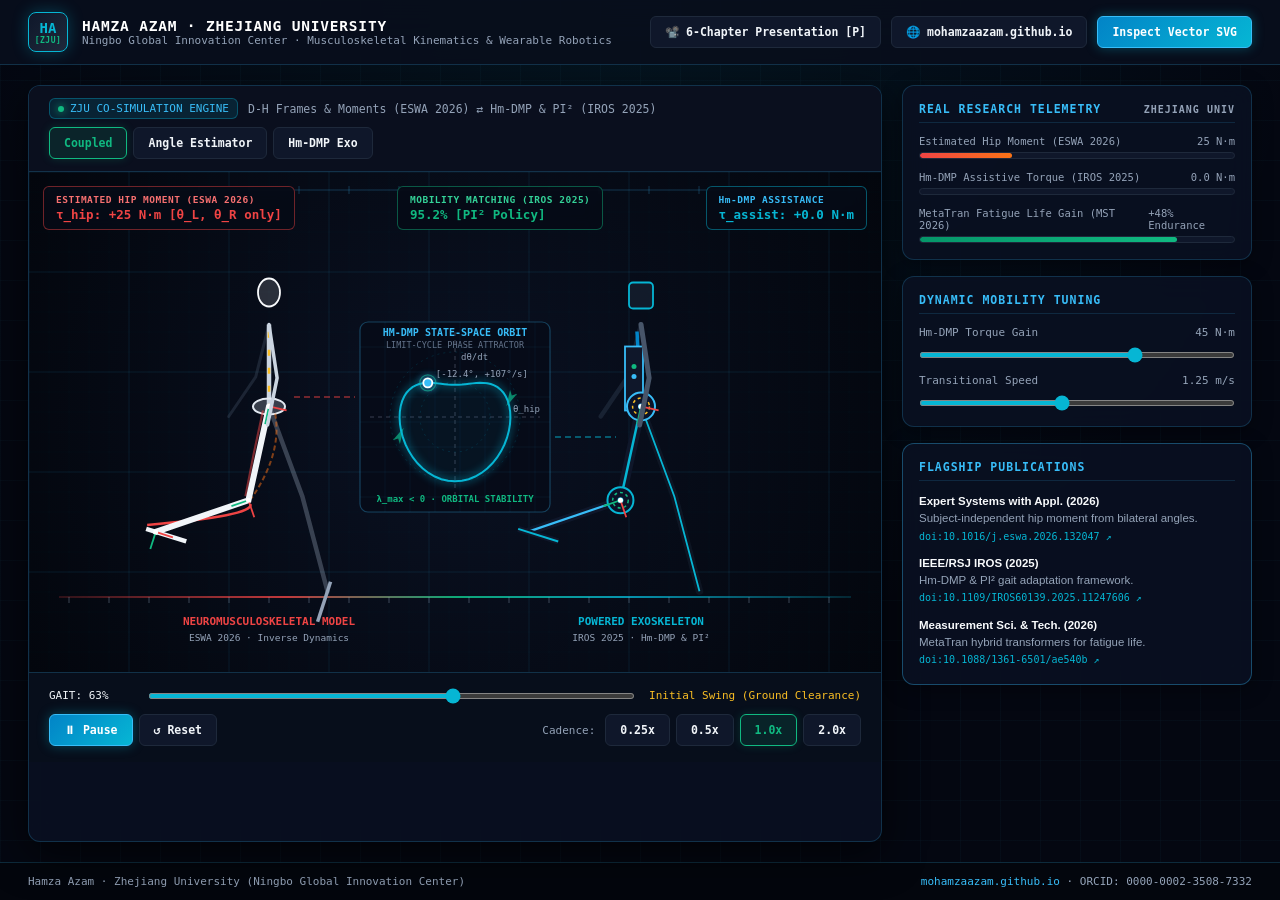
==== index.html @ 026bf5fe "Refactor code structure for improved readability and maintainability" ====
<!DOCTYPE html>
<html lang="en">
<head>
  <meta charset="UTF-8">
  <meta name="viewport" content="width=device-width, initial-scale=1.0">
  <title>Hamza Azam · Algorithmic Kinematic Wireframe &amp; Exoskeleton Control | Zhejiang University</title>
  <meta name="description" content="Precision Algorithmic Kinematic Wireframe & State-Space Geometry of Human Locomotion, Subject-Independent Hip Moment Estimation, and Hm-DMP Exoskeleton Control.">
  <link rel="stylesheet" href="src/css/kinematic-art.css">
</head>
<body>

  <!-- Top Technical Header -->
  <header>
    <div class="brand">
      <div class="brand-cad-badge">
        HA
        <span>[ZJU]</span>
      </div>
      <div class="brand-text">
        <h1>HAMZA AZAM · ZHEJIANG UNIVERSITY</h1>
        <p>Ningbo Global Innovation Center · Musculoskeletal Kinematics &amp; Wearable Robotics</p>
      </div>
    </div>
    <div class="header-actions">
      <button class="btn" id="btn-slide-deck" title="Open Presentation Deck [P]">
        <span>📽️ 6-Chapter Presentation [P]</span>
      </button>
      <a href="https://mohamzaazam.github.io" target="_blank" class="btn">
        <span>🌐 mohamzaazam.github.io</span>
      </a>
      <a href="./assets/algorithmic-locomotion.svg" target="_blank" class="btn primary">
        <span>Inspect Vector SVG</span>
      </a>
    </div>
  </header>

  <!-- Main Viewport Grid -->
  <main>
    <!-- Visualizer Card -->
    <div class="visualizer-card">
      <div class="vis-header">
        <div style="display: flex; align-items: center; gap: 10px;">
          <span class="status-badge"><span class="status-dot"></span> ZJU CO-SIMULATION ENGINE</span>
          <span style="font-size: 11.5px; color: var(--text-muted); font-family: var(--font-mono);">
            D-H Frames &amp; Moments (ESWA 2026) ⇄ Hm-DMP &amp; PI² (IROS 2025)
          </span>
        </div>
        <div class="btn-group">
          <button class="btn active" id="mode-both">Coupled</button>
          <button class="btn" id="mode-bio">Angle Estimator</button>
          <button class="btn" id="mode-exo">Hm-DMP Exo</button>
        </div>
      </div>

      <!-- Canvas Viewport -->
      <div class="canvas-container">
        <canvas id="simCanvas" width="920" height="500"></canvas>
        <div class="canvas-hud">
          <div class="hud-box bio">
            <div class="hud-label" style="color: #f87171;">ESTIMATED HIP MOMENT (ESWA 2026)</div>
            <div class="hud-val" id="hud-bio-val" style="color: #ef4444;">τ_hip: +78 N·m [θ_L, θ_R only]</div>
          </div>
          <div class="hud-box meta">
            <div class="hud-label" style="color: #34d399;">MOBILITY MATCHING (IROS 2025)</div>
            <div class="hud-val" id="hud-meta-val" style="color: #10b981;">98.4% [PI² Policy]</div>
          </div>
          <div class="hud-box exo">
            <div class="hud-label" style="color: #38bdf8;">Hm-DMP ASSISTANCE</div>
            <div class="hud-val" id="hud-exo-val" style="color: #06b6d4;">τ_assist: +42 N·m</div>
          </div>
        </div>
      </div>

      <!-- Interactive Controls Panel -->
      <div class="controls-panel">
        <div class="scrubber-row">
          <span style="font-family: var(--font-mono); font-size: 11px; width: 85px;" id="gait-phase-label">GAIT: 0%</span>
          <input type="range" id="gait-slider" class="scrubber-slider" min="0" max="100" value="0" step="0.5">
          <span style="font-family: var(--font-mono); font-size: 11px; color: var(--accent-gold);" id="gait-event-label">Heel Strike (Initial Contact)</span>
        </div>

        <div class="control-buttons-row">
          <div class="btn-group">
            <button class="btn primary" id="btn-play-pause">⏸ Pause</button>
            <button class="btn" id="btn-reset">↺ Reset</button>
          </div>

          <div class="btn-group">
            <span style="font-size: 11px; color: var(--text-muted); font-family: var(--font-mono); margin-right: 4px;">Cadence:</span>
            <button class="btn" id="spd-025">0.25x</button>
            <button class="btn" id="spd-05">0.5x</button>
            <button class="btn active" id="spd-1">1.0x</button>
            <button class="btn" id="spd-2">2.0x</button>
          </div>
        </div>
      </div>
    </div>

    <!-- Sidebar Telemetry -->
    <div class="sidebar">
      <div class="card">
        <div class="card-title">
          <span>Real Research Telemetry</span>
          <span style="font-size: 10px; color: var(--text-muted);">Zhejiang Univ</span>
        </div>

        <div class="telemetry-item">
          <div class="telemetry-label">
            <span>Estimated Hip Moment (ESWA 2026)</span>
            <span id="tel-bio-force">78 N·m</span>
          </div>
          <div class="bar-bg"><div class="bar-fill bar-bio" id="bar-bio" style="width: 78%;"></div></div>
        </div>

        <div class="telemetry-item">
          <div class="telemetry-label">
            <span>Hm-DMP Assistive Torque (IROS 2025)</span>
            <span id="tel-exo-torque">42.0 N·m</span>
          </div>
          <div class="bar-bg"><div class="bar-fill bar-exo" id="bar-exo" style="width: 70%;"></div></div>
        </div>

        <div class="telemetry-item">
          <div class="telemetry-label">
            <span>MetaTran Fatigue Life Gain (MST 2026)</span>
            <span id="tel-meta-rate">+48% Endurance</span>
          </div>
          <div class="bar-bg"><div class="bar-fill bar-meta" id="bar-meta" style="width: 82%;"></div></div>
        </div>
      </div>

      <div class="card">
        <div class="card-title">Dynamic Mobility Tuning</div>
        <div class="slider-group">
          <div class="slider-item">
            <label>
              <span>Hm-DMP Torque Gain</span>
              <span id="val-torque-gain">45 N·m</span>
            </label>
            <input type="range" id="input-torque-gain" class="scrubber-slider" min="0" max="65" value="45" style="width: 100%;">
          </div>

          <div class="slider-item">
            <label>
              <span>Transitional Speed</span>
              <span id="val-walk-speed">1.25 m/s</span>
            </label>
            <input type="range" id="input-walk-speed" class="scrubber-slider" min="0.8" max="1.8" value="1.25" step="0.05" style="width: 100%;">
          </div>
        </div>
      </div>

      <div class="card" style="border-color: rgba(56, 189, 248, 0.35);">
        <div class="card-title" style="color: #38bdf8;">Flagship Publications</div>
        <div style="font-size: 11.5px; line-height: 1.5; color: #cbd5e1; display: flex; flex-direction: column; gap: 10px;">
          <div>
            <strong style="color: #f8fafc;">Expert Systems with Appl. (2026)</strong><br>
            <span style="color: var(--text-muted);">Subject-independent hip moment from bilateral angles.</span><br>
            <a href="https://doi.org/10.1016/j.eswa.2026.132047" target="_blank" style="color: var(--exo-cyan); text-decoration: none; font-family: var(--font-mono); font-size: 10px;">doi:10.1016/j.eswa.2026.132047 ↗</a>
          </div>
          <div>
            <strong style="color: #f8fafc;">IEEE/RSJ IROS (2025)</strong><br>
            <span style="color: var(--text-muted);">Hm-DMP &amp; PI² gait adaptation framework.</span><br>
            <a href="https://doi.org/10.1109/IROS60139.2025.11247606" target="_blank" style="color: var(--exo-cyan); text-decoration: none; font-family: var(--font-mono); font-size: 10px;">doi:10.1109/IROS60139.2025.11247606 ↗</a>
          </div>
          <div>
            <strong style="color: #f8fafc;">Measurement Sci. &amp; Tech. (2026)</strong><br>
            <span style="color: var(--text-muted);">MetaTran hybrid transformers for fatigue life.</span><br>
            <a href="https://doi.org/10.1088/1361-6501/ae540b" target="_blank" style="color: var(--exo-cyan); text-decoration: none; font-family: var(--font-mono); font-size: 10px;">doi:10.1088/1361-6501/ae540b ↗</a>
          </div>
        </div>
      </div>
    </div>
  </main>

  <!-- Slide Deck Modal -->
  <div class="slide-modal" id="slide-modal">
    <div class="slide-content">
      <div class="slide-num" id="slide-number">CHAPTER 01 / 06</div>
      <div class="slide-body" id="slide-body"></div>
      <div class="slide-footer">
        <button class="btn" id="btn-prev-slide">◀ Previous</button>
        <div style="font-family: var(--font-mono); font-size: 11.5px; color: var(--text-muted);">
          Navigate with [Arrow Keys] · Exit with [Esc]
        </div>
        <div style="display: flex; gap: 8px;">
          <button class="btn primary" id="btn-next-slide">Next ▶</button>
          <button class="btn" id="btn-close-slide">✕ Close</button>
        </div>
      </div>
    </div>
  </div>

  <!-- Footer -->
  <footer>
    <div>Hamza Azam · Zhejiang University (Ningbo Global Innovation Center)</div>
    <div>
      <a href="https://mohamzaazam.github.io" target="_blank" style="color: var(--exo-blue); text-decoration: none;">mohamzaazam.github.io</a> · 
      ORCID: <a href="https://orcid.org/0000-0002-3508-7332" target="_blank" style="color: var(--text-muted); text-decoration: none;">0000-0002-3508-7332</a>
    </div>
  </footer>

  <!-- Modular Scripts -->
  <script src="src/js/kinematics.js"></script>
  <script src="src/js/state-space.js"></script>
  <script src="src/js/renderer.js"></script>
  <script src="src/js/main.js"></script>
</body>
</html>
---- src/css/kinematic-art.css ----
:root {
  --bg-primary: #040711;
  --bg-secondary: #080d1a;
  --panel-bg: rgba(10, 17, 34, 0.88);
  --border-color: rgba(56, 189, 248, 0.2);
  --border-bright: rgba(56, 189, 248, 0.45);
  
  --bio-red: #ef4444;
  --bio-orange: #f97316;
  --exo-cyan: #06b6d4;
  --exo-blue: #38bdf8;
  --accent-green: #10b981;
  --accent-gold: #fbbf24;
  
  --text-main: #f1f5f9;
  --text-muted: #94a3b8;
  --text-dim: #64748b;
  
  --font-mono: 'JetBrains Mono', 'Fira Code', 'SF Mono', Consolas, monospace;
  --font-sans: -apple-system, BlinkMacSystemFont, 'Segoe UI', Roboto, sans-serif;
}

* {
  box-sizing: border-box;
  margin: 0;
  padding: 0;
}

body {
  font-family: var(--font-sans);
  background-color: var(--bg-primary);
  background-image: 
    radial-gradient(circle at 50% 0%, rgba(6, 182, 212, 0.08) 0%, transparent 60%),
    linear-gradient(rgba(56, 189, 248, 0.03) 1px, transparent 1px),
    linear-gradient(90deg, rgba(56, 189, 248, 0.03) 1px, transparent 1px);
  background-size: 100% 100%, 40px 40px, 40px 40px;
  color: var(--text-main);
  overflow-x: hidden;
  min-height: 100vh;
  display: flex;
  flex-direction: column;
}

/* Header Bar */
header {
  background: rgba(8, 14, 28, 0.94);
  backdrop-filter: blur(16px);
  border-bottom: 1px solid var(--border-color);
  padding: 12px 28px;
  display: flex;
  justify-content: space-between;
  align-items: center;
  position: sticky;
  top: 0;
  z-index: 100;
}

.brand {
  display: flex;
  align-items: center;
  gap: 14px;
}

.brand-cad-badge {
  width: 40px;
  height: 40px;
  border-radius: 8px;
  background: linear-gradient(135deg, #0f172a, #1e293b);
  border: 1px solid var(--exo-cyan);
  display: flex;
  flex-direction: column;
  align-items: center;
  justify-content: center;
  font-family: var(--font-mono);
  font-weight: 800;
  font-size: 14px;
  color: var(--exo-cyan);
  box-shadow: 0 0 16px rgba(6, 182, 212, 0.3);
}
.brand-cad-badge span {
  font-size: 8px;
  color: var(--accent-green);
  letter-spacing: 0.5px;
}

.brand-text h1 {
  font-size: 14.5px;
  letter-spacing: 0.8px;
  font-weight: 700;
  font-family: var(--font-mono);
  color: #ffffff;
}

.brand-text p {
  font-size: 11px;
  color: var(--text-muted);
  font-family: var(--font-mono);
}

.header-actions {
  display: flex;
  gap: 10px;
}

/* Button Styles */
.btn {
  background: #0f172a;
  color: var(--text-main);
  border: 1px solid #1e293b;
  padding: 8px 14px;
  border-radius: 6px;
  font-size: 11.5px;
  font-weight: 600;
  font-family: var(--font-mono);
  cursor: pointer;
  display: flex;
  align-items: center;
  gap: 6px;
  transition: all 0.2s ease;
  text-decoration: none;
}
.btn:hover {
  background: #1e293b;
  border-color: var(--border-bright);
}
.btn.primary {
  background: linear-gradient(135deg, #0284c7, #06b6d4);
  border: 1px solid #38bdf8;
  box-shadow: 0 0 12px rgba(6, 182, 212, 0.35);
  color: #ffffff;
}
.btn.primary:hover {
  box-shadow: 0 0 20px rgba(6, 182, 212, 0.6);
}
.btn.active {
  border-color: var(--accent-green);
  color: var(--accent-green);
  background: rgba(16, 185, 129, 0.12);
  box-shadow: 0 0 10px rgba(16, 185, 129, 0.2);
}

/* Main Grid Layout */
main {
  display: grid;
  grid-template-columns: 1fr 350px;
  gap: 20px;
  padding: 20px 28px;
  flex: 1;
}

@media (max-width: 1100px) {
  main {
    grid-template-columns: 1fr;
  }
}

/* Visualizer Card */
.visualizer-card {
  background: var(--panel-bg);
  backdrop-filter: blur(14px);
  border: 1px solid var(--border-color);
  border-radius: 12px;
  overflow: hidden;
  display: flex;
  flex-direction: column;
  box-shadow: 0 12px 40px rgba(0, 0, 0, 0.65);
}

.vis-header {
  padding: 12px 20px;
  border-bottom: 1px solid var(--border-color);
  display: flex;
  justify-content: space-between;
  align-items: center;
  background: rgba(10, 16, 31, 0.9);
  flex-wrap: wrap;
  gap: 8px;
}

.status-badge {
  display: inline-flex;
  align-items: center;
  gap: 6px;
  font-size: 11px;
  font-family: var(--font-mono);
  padding: 3px 8px;
  border-radius: 6px;
  background: rgba(6, 182, 212, 0.12);
  border: 1px solid rgba(6, 182, 212, 0.35);
  color: var(--exo-blue);
}

.status-dot {
  width: 6px;
  height: 6px;
  border-radius: 50%;
  background: var(--accent-green);
  box-shadow: 0 0 8px var(--accent-green);
  animation: pulse 1.6s infinite;
}

@keyframes pulse {
  0%, 100% { opacity: 1; transform: scale(1); }
  50% { opacity: 0.3; transform: scale(0.75); }
}

/* Canvas Container & Reticle Overlays */
.canvas-container {
  position: relative;
  width: 100%;
  height: 500px;
  background: radial-gradient(circle at center, #0a1122 0%, #03060d 100%);
  display: flex;
  justify-content: center;
  align-items: center;
  overflow: hidden;
}

canvas {
  display: block;
  width: 100%;
  height: 100%;
}

/* Clean Algorithmic HUD Overlay */
.canvas-hud {
  position: absolute;
  top: 14px;
  left: 14px;
  right: 14px;
  display: flex;
  justify-content: space-between;
  pointer-events: none;
  gap: 10px;
}

.hud-box {
  background: rgba(6, 11, 22, 0.88);
  border: 1px solid var(--border-color);
  border-radius: 6px;
  padding: 7px 12px;
  font-family: var(--font-mono);
  font-size: 10.5px;
  backdrop-filter: blur(8px);
}
.hud-box.bio { border-color: rgba(239, 68, 68, 0.45); }
.hud-box.meta { border-color: rgba(16, 185, 129, 0.45); }
.hud-box.exo { border-color: rgba(6, 182, 212, 0.45); }

.hud-label {
  font-size: 9.5px;
  font-weight: 700;
  letter-spacing: 0.5px;
}
.hud-val {
  font-weight: 800;
  font-size: 12.5px;
  margin-top: 2px;
}

/* Bottom Controls Bar */
.controls-panel {
  padding: 16px 20px;
  border-top: 1px solid var(--border-color);
  background: rgba(8, 14, 28, 0.95);
  display: flex;
  flex-direction: column;
  gap: 12px;
}

.scrubber-row {
  display: flex;
  align-items: center;
  gap: 14px;
}

.scrubber-slider {
  flex: 1;
  accent-color: var(--exo-cyan);
  height: 6px;
  cursor: pointer;
  background: #1e293b;
  border-radius: 3px;
}

.control-buttons-row {
  display: flex;
  justify-content: space-between;
  align-items: center;
  flex-wrap: wrap;
  gap: 10px;
}

.btn-group {
  display: flex;
  gap: 6px;
  align-items: center;
}

/* Sidebar Telemetry & Tuning */
.sidebar {
  display: flex;
  flex-direction: column;
  gap: 16px;
}

.card {
  background: var(--panel-bg);
  backdrop-filter: blur(14px);
  border: 1px solid var(--border-color);
  border-radius: 12px;
  padding: 16px;
  box-shadow: 0 4px 20px rgba(0,0,0,0.4);
}

.card-title {
  font-size: 11.5px;
  font-weight: 700;
  font-family: var(--font-mono);
  letter-spacing: 1px;
  text-transform: uppercase;
  color: var(--exo-blue);
  margin-bottom: 12px;
  display: flex;
  justify-content: space-between;
  align-items: center;
  border-bottom: 1px solid rgba(56, 189, 248, 0.15);
  padding-bottom: 6px;
}

.telemetry-item {
  margin-bottom: 12px;
}
.telemetry-item:last-child { margin-bottom: 0; }

.telemetry-label {
  font-size: 10.5px;
  color: var(--text-muted);
  display: flex;
  justify-content: space-between;
  margin-bottom: 5px;
  font-family: var(--font-mono);
}

.bar-bg {
  height: 7px;
  background: #0f172a;
  border: 1px solid #1e293b;
  border-radius: 4px;
  overflow: hidden;
}

.bar-fill {
  height: 100%;
  border-radius: 3px;
  transition: width 0.1s linear;
}
.bar-bio { background: linear-gradient(90deg, #ef4444, #f97316); }
.bar-exo { background: linear-gradient(90deg, #0284c7, #06b6d4); }
.bar-meta { background: linear-gradient(90deg, #059669, #10b981); }

/* Interactive Tuning Sliders */
.slider-group {
  display: flex;
  flex-direction: column;
  gap: 12px;
}
.slider-item label {
  display: flex;
  justify-content: space-between;
  font-size: 11px;
  color: var(--text-muted);
  margin-bottom: 5px;
  font-family: var(--font-mono);
}

/* Presentation Slide Deck Modal */
.slide-modal {
  display: none;
  position: fixed;
  top: 0; left: 0; width: 100%; height: 100%;
  background: rgba(3, 6, 14, 0.95);
  backdrop-filter: blur(20px);
  z-index: 200;
  justify-content: center;
  align-items: center;
  padding: 24px;
}
.slide-modal.active { display: flex; }

.slide-content {
  background: #080e1d;
  border: 1px solid var(--exo-cyan);
  box-shadow: 0 0 60px rgba(6, 182, 212, 0.25);
  border-radius: 14px;
  width: 100%;
  max-width: 900px;
  min-height: 500px;
  padding: 34px;
  display: flex;
  flex-direction: column;
  justify-content: space-between;
  position: relative;
}

.slide-num {
  position: absolute;
  top: 24px;
  right: 30px;
  font-family: var(--font-mono);
  color: var(--text-dim);
  font-size: 12px;
}

.slide-body h2 {
  font-size: 22px;
  color: #ffffff;
  margin-bottom: 8px;
  font-family: var(--font-sans);
}

.slide-body h3 {
  font-size: 13.5px;
  color: var(--exo-blue);
  margin-bottom: 20px;
  font-weight: 500;
  font-family: var(--font-mono);
}

.slide-body ul {
  list-style-type: none;
  display: flex;
  flex-direction: column;
  gap: 12px;
}

.slide-body li {
  position: relative;
  padding-left: 24px;
  font-size: 13.5px;
  line-height: 1.6;
  color: #cbd5e1;
}
.slide-body li::before {
  content: "▹";
  position: absolute;
  left: 0;
  color: var(--exo-cyan);
  font-weight: bold;
}

.slide-footer {
  display: flex;
  justify-content: space-between;
  align-items: center;
  padding-top: 18px;
  border-top: 1px solid var(--border-color);
}

/* Footer */
footer {
  background: #03060d;
  border-top: 1px solid var(--border-color);
  padding: 12px 28px;
  font-size: 11px;
  font-family: var(--font-mono);
  color: var(--text-muted);
  display: flex;
  justify-content: space-between;
  align-items: center;
  flex-wrap: wrap;
  gap: 10px;
}
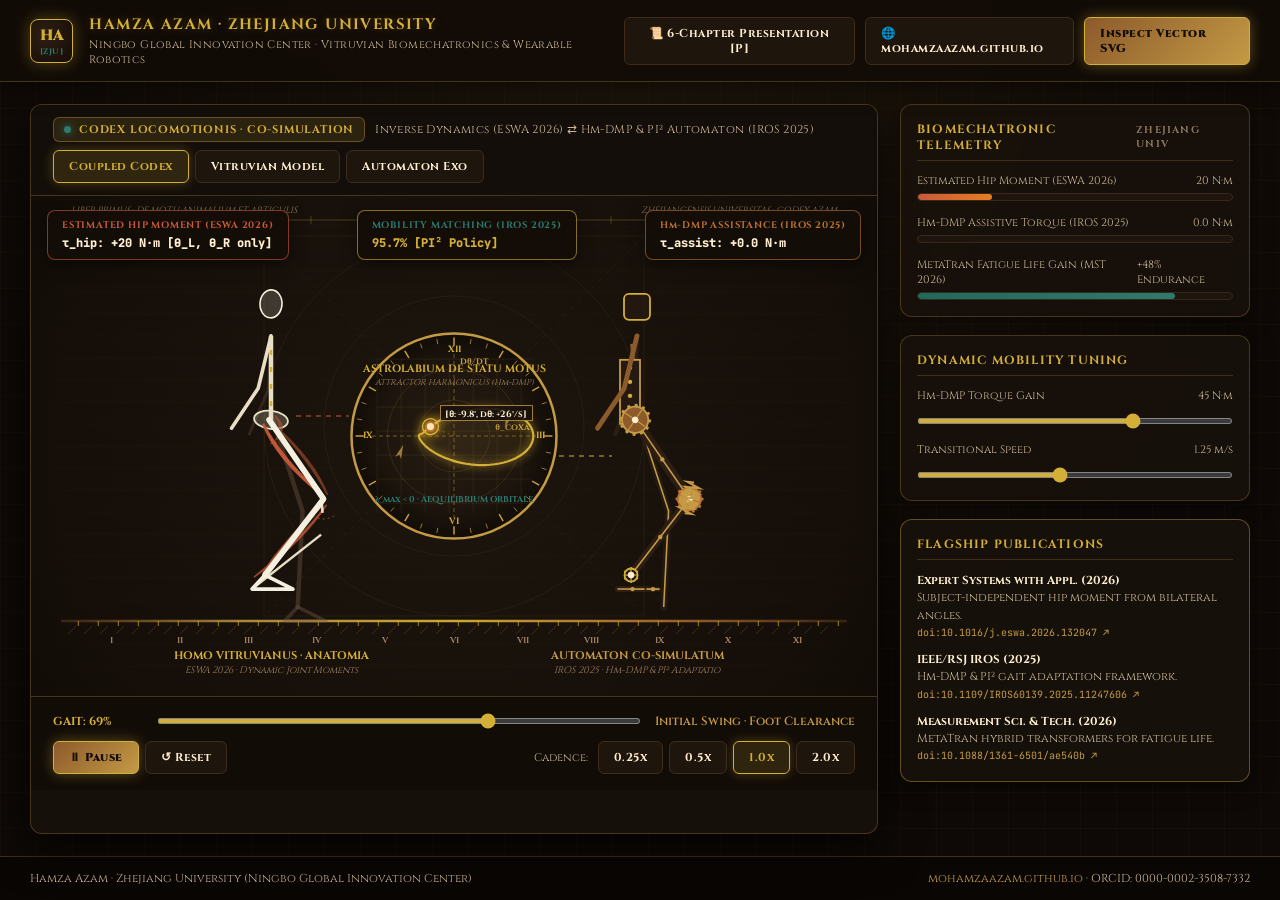
==== commit 497eed52: "refactor: Revamp State-Space Visualizer to Renaissance Astrolabe Theme - Updated module title and co" ====
--- a/index.html
+++ b/index.html
@@ -3,13 +3,13 @@
 <head>
   <meta charset="UTF-8">
   <meta name="viewport" content="width=device-width, initial-scale=1.0">
-  <title>Hamza Azam · Algorithmic Kinematic Wireframe &amp; Exoskeleton Control | Zhejiang University</title>
-  <meta name="description" content="Precision Algorithmic Kinematic Wireframe & State-Space Geometry of Human Locomotion, Subject-Independent Hip Moment Estimation, and Hm-DMP Exoskeleton Control.">
+  <title>Hamza Azam · Vitruvian Biomechatronics &amp; Renaissance Exoskeleton Automaton | Zhejiang University</title>
+  <meta name="description" content="Codex Locomotionis: Vitruvian Musculoskeletal Modeling, Subject-Independent Hip Moment Estimation (ESWA 2026), and Hm-DMP Exoskeleton Automaton Control (IROS 2025).">
   <link rel="stylesheet" href="src/css/kinematic-art.css">
 </head>
 <body>
 
-  <!-- Top Technical Header -->
+  <!-- Top Renaissance Headerplate -->
   <header>
     <div class="brand">
       <div class="brand-cad-badge">
@@ -18,12 +18,12 @@
       </div>
       <div class="brand-text">
         <h1>HAMZA AZAM · ZHEJIANG UNIVERSITY</h1>
-        <p>Ningbo Global Innovation Center · Musculoskeletal Kinematics &amp; Wearable Robotics</p>
+        <p>Ningbo Global Innovation Center · Vitruvian Biomechatronics &amp; Wearable Robotics</p>
       </div>
     </div>
     <div class="header-actions">
       <button class="btn" id="btn-slide-deck" title="Open Presentation Deck [P]">
-        <span>📽️ 6-Chapter Presentation [P]</span>
+        <span>📜 6-Chapter Presentation [P]</span>
       </button>
       <a href="https://mohamzaazam.github.io" target="_blank" class="btn">
         <span>🌐 mohamzaazam.github.io</span>
@@ -36,19 +36,19 @@
 
   <!-- Main Viewport Grid -->
   <main>
-    <!-- Visualizer Card -->
+    <!-- Visualizer Card (Illuminated Manuscript) -->
     <div class="visualizer-card">
       <div class="vis-header">
         <div style="display: flex; align-items: center; gap: 10px;">
-          <span class="status-badge"><span class="status-dot"></span> ZJU CO-SIMULATION ENGINE</span>
-          <span style="font-size: 11.5px; color: var(--text-muted); font-family: var(--font-mono);">
-            D-H Frames &amp; Moments (ESWA 2026) ⇄ Hm-DMP &amp; PI² (IROS 2025)
+          <span class="status-badge"><span class="status-dot"></span> CODEX LOCOMOTIONIS · CO-SIMULATION</span>
+          <span style="font-size: 11.5px; color: var(--parchment-muted); font-family: var(--font-serif); letter-spacing: 0.4px;">
+            Inverse Dynamics (ESWA 2026) ⇄ Hm-DMP &amp; PI² Automaton (IROS 2025)
           </span>
         </div>
         <div class="btn-group">
-          <button class="btn active" id="mode-both">Coupled</button>
-          <button class="btn" id="mode-bio">Angle Estimator</button>
-          <button class="btn" id="mode-exo">Hm-DMP Exo</button>
+          <button class="btn active" id="mode-both">Coupled Codex</button>
+          <button class="btn" id="mode-bio">Vitruvian Model</button>
+          <button class="btn" id="mode-exo">Automaton Exo</button>
         </div>
       </div>
 
@@ -57,16 +57,16 @@
         <canvas id="simCanvas" width="920" height="500"></canvas>
         <div class="canvas-hud">
           <div class="hud-box bio">
-            <div class="hud-label" style="color: #f87171;">ESTIMATED HIP MOMENT (ESWA 2026)</div>
-            <div class="hud-val" id="hud-bio-val" style="color: #ef4444;">τ_hip: +78 N·m [θ_L, θ_R only]</div>
+            <div class="hud-label" style="color: #c85a3a;">ESTIMATED HIP MOMENT (ESWA 2026)</div>
+            <div class="hud-val" id="hud-bio-val" style="color: #ffeed0;">τ_hip: +78 N·m [θ_L, θ_R only]</div>
           </div>
           <div class="hud-box meta">
-            <div class="hud-label" style="color: #34d399;">MOBILITY MATCHING (IROS 2025)</div>
-            <div class="hud-val" id="hud-meta-val" style="color: #10b981;">98.4% [PI² Policy]</div>
+            <div class="hud-label" style="color: #2d7a6e;">MOBILITY MATCHING (IROS 2025)</div>
+            <div class="hud-val" id="hud-meta-val" style="color: #d4af37;">98.4% [PI² Policy]</div>
           </div>
           <div class="hud-box exo">
-            <div class="hud-label" style="color: #38bdf8;">Hm-DMP ASSISTANCE</div>
-            <div class="hud-val" id="hud-exo-val" style="color: #06b6d4;">τ_assist: +42 N·m</div>
+            <div class="hud-label" style="color: #b87333;">Hm-DMP ASSISTANCE (IROS 2025)</div>
+            <div class="hud-val" id="hud-exo-val" style="color: #ffeed0;">τ_assist: +42 N·m</div>
           </div>
         </div>
       </div>
@@ -74,9 +74,9 @@
       <!-- Interactive Controls Panel -->
       <div class="controls-panel">
         <div class="scrubber-row">
-          <span style="font-family: var(--font-mono); font-size: 11px; width: 85px;" id="gait-phase-label">GAIT: 0%</span>
+          <span style="font-family: var(--font-serif); font-weight: 700; font-size: 11.5px; width: 90px; color: var(--gold-primary);" id="gait-phase-label">GAIT: 0%</span>
           <input type="range" id="gait-slider" class="scrubber-slider" min="0" max="100" value="0" step="0.5">
-          <span style="font-family: var(--font-mono); font-size: 11px; color: var(--accent-gold);" id="gait-event-label">Heel Strike (Initial Contact)</span>
+          <span style="font-family: var(--font-serif); font-size: 12px; color: var(--gold-accent); font-weight: 600;" id="gait-event-label">Heel Strike · Initial Contact</span>
         </div>
 
         <div class="control-buttons-row">
@@ -86,7 +86,7 @@
           </div>
 
           <div class="btn-group">
-            <span style="font-size: 11px; color: var(--text-muted); font-family: var(--font-mono); margin-right: 4px;">Cadence:</span>
+            <span style="font-size: 11px; color: var(--parchment-muted); font-family: var(--font-serif); margin-right: 4px;">Cadence:</span>
             <button class="btn" id="spd-025">0.25x</button>
             <button class="btn" id="spd-05">0.5x</button>
             <button class="btn active" id="spd-1">1.0x</button>
@@ -96,12 +96,12 @@
       </div>
     </div>
 
-    <!-- Sidebar Telemetry -->
+    <!-- Sidebar Telemetry & Publications -->
     <div class="sidebar">
       <div class="card">
         <div class="card-title">
-          <span>Real Research Telemetry</span>
-          <span style="font-size: 10px; color: var(--text-muted);">Zhejiang Univ</span>
+          <span>Biomechatronic Telemetry</span>
+          <span style="font-size: 10px; color: var(--parchment-dim);">Zhejiang Univ</span>
         </div>
 
         <div class="telemetry-item">
@@ -150,37 +150,37 @@
         </div>
       </div>
 
-      <div class="card" style="border-color: rgba(56, 189, 248, 0.35);">
-        <div class="card-title" style="color: #38bdf8;">Flagship Publications</div>
-        <div style="font-size: 11.5px; line-height: 1.5; color: #cbd5e1; display: flex; flex-direction: column; gap: 10px;">
+      <div class="card" style="border-color: rgba(212, 175, 55, 0.4);">
+        <div class="card-title" style="color: var(--gold-primary);">Flagship Publications</div>
+        <div style="font-size: 11.5px; line-height: 1.5; color: var(--parchment-muted); display: flex; flex-direction: column; gap: 10px;">
           <div>
-            <strong style="color: #f8fafc;">Expert Systems with Appl. (2026)</strong><br>
-            <span style="color: var(--text-muted);">Subject-independent hip moment from bilateral angles.</span><br>
-            <a href="https://doi.org/10.1016/j.eswa.2026.132047" target="_blank" style="color: var(--exo-cyan); text-decoration: none; font-family: var(--font-mono); font-size: 10px;">doi:10.1016/j.eswa.2026.132047 ↗</a>
+            <strong style="color: var(--parchment-light);">Expert Systems with Appl. (2026)</strong><br>
+            <span>Subject-independent hip moment from bilateral angles.</span><br>
+            <a href="https://doi.org/10.1016/j.eswa.2026.132047" target="_blank" style="color: var(--gold-accent); text-decoration: none; font-family: var(--font-mono); font-size: 10px;">doi:10.1016/j.eswa.2026.132047 ↗</a>
           </div>
           <div>
-            <strong style="color: #f8fafc;">IEEE/RSJ IROS (2025)</strong><br>
-            <span style="color: var(--text-muted);">Hm-DMP &amp; PI² gait adaptation framework.</span><br>
-            <a href="https://doi.org/10.1109/IROS60139.2025.11247606" target="_blank" style="color: var(--exo-cyan); text-decoration: none; font-family: var(--font-mono); font-size: 10px;">doi:10.1109/IROS60139.2025.11247606 ↗</a>
+            <strong style="color: var(--parchment-light);">IEEE/RSJ IROS (2025)</strong><br>
+            <span>Hm-DMP &amp; PI² gait adaptation framework.</span><br>
+            <a href="https://doi.org/10.1109/IROS60139.2025.11247606" target="_blank" style="color: var(--gold-accent); text-decoration: none; font-family: var(--font-mono); font-size: 10px;">doi:10.1109/IROS60139.2025.11247606 ↗</a>
           </div>
           <div>
-            <strong style="color: #f8fafc;">Measurement Sci. &amp; Tech. (2026)</strong><br>
-            <span style="color: var(--text-muted);">MetaTran hybrid transformers for fatigue life.</span><br>
-            <a href="https://doi.org/10.1088/1361-6501/ae540b" target="_blank" style="color: var(--exo-cyan); text-decoration: none; font-family: var(--font-mono); font-size: 10px;">doi:10.1088/1361-6501/ae540b ↗</a>
+            <strong style="color: var(--parchment-light);">Measurement Sci. &amp; Tech. (2026)</strong><br>
+            <span>MetaTran hybrid transformers for fatigue life.</span><br>
+            <a href="https://doi.org/10.1088/1361-6501/ae540b" target="_blank" style="color: var(--gold-accent); text-decoration: none; font-family: var(--font-mono); font-size: 10px;">doi:10.1088/1361-6501/ae540b ↗</a>
           </div>
         </div>
       </div>
     </div>
   </main>
 
-  <!-- Slide Deck Modal -->
+  <!-- 6-Chapter Presentation Slide Deck Modal -->
   <div class="slide-modal" id="slide-modal">
     <div class="slide-content">
       <div class="slide-num" id="slide-number">CHAPTER 01 / 06</div>
       <div class="slide-body" id="slide-body"></div>
       <div class="slide-footer">
         <button class="btn" id="btn-prev-slide">◀ Previous</button>
-        <div style="font-family: var(--font-mono); font-size: 11.5px; color: var(--text-muted);">
+        <div style="font-family: var(--font-serif); font-size: 11.5px; color: var(--parchment-dim);">
           Navigate with [Arrow Keys] · Exit with [Esc]
         </div>
         <div style="display: flex; gap: 8px;">
@@ -195,8 +195,8 @@
   <footer>
     <div>Hamza Azam · Zhejiang University (Ningbo Global Innovation Center)</div>
     <div>
-      <a href="https://mohamzaazam.github.io" target="_blank" style="color: var(--exo-blue); text-decoration: none;">mohamzaazam.github.io</a> · 
-      ORCID: <a href="https://orcid.org/0000-0002-3508-7332" target="_blank" style="color: var(--text-muted); text-decoration: none;">0000-0002-3508-7332</a>
+      <a href="https://mohamzaazam.github.io" target="_blank" style="color: var(--gold-accent); text-decoration: none;">mohamzaazam.github.io</a> · 
+      ORCID: <a href="https://orcid.org/0000-0002-3508-7332" target="_blank" style="color: var(--parchment-muted); text-decoration: none;">0000-0002-3508-7332</a>
     </div>
   </footer>
 
--- a/src/css/kinematic-art.css
+++ b/src/css/kinematic-art.css
@@ -1,23 +1,25 @@
+@import url('https://fonts.googleapis.com/css2?family=Cinzel:wght@500;700;900&family=JetBrains+Mono:wght@400;600;700&display=swap');
+
 :root {
-  --bg-primary: #040711;
-  --bg-secondary: #080d1a;
-  --panel-bg: rgba(10, 17, 34, 0.88);
-  --border-color: rgba(56, 189, 248, 0.2);
-  --border-bright: rgba(56, 189, 248, 0.45);
+  --bg-primary: #0e0906;
+  --bg-secondary: #150f0a;
+  --panel-bg: rgba(24, 17, 11, 0.94);
+  --border-color: rgba(196, 154, 69, 0.28);
+  --border-bright: rgba(212, 175, 55, 0.6);
   
-  --bio-red: #ef4444;
-  --bio-orange: #f97316;
-  --exo-cyan: #06b6d4;
-  --exo-blue: #38bdf8;
-  --accent-green: #10b981;
-  --accent-gold: #fbbf24;
+  --gold-primary: #d4af37;
+  --gold-accent: #c49a45;
+  --copper-accent: #b87333;
+  --terracotta-sanguine: #c85a3a;
+  --iron-gall: #2a1f16;
+  --patina-green: #2d7a6e;
   
-  --text-main: #f1f5f9;
-  --text-muted: #94a3b8;
-  --text-dim: #64748b;
+  --parchment-light: #ffeed0;
+  --parchment-muted: #cbb898;
+  --parchment-dim: #8c785e;
   
+  --font-serif: 'Cinzel', 'Palatino Linotype', 'Book Antiqua', Georgia, serif;
   --font-mono: 'JetBrains Mono', 'Fira Code', 'SF Mono', Consolas, monospace;
-  --font-sans: -apple-system, BlinkMacSystemFont, 'Segoe UI', Roboto, sans-serif;
 }
 
 * {
@@ -27,74 +29,78 @@
 }
 
 body {
-  font-family: var(--font-sans);
+  font-family: var(--font-serif);
   background-color: var(--bg-primary);
   background-image: 
-    radial-gradient(circle at 50% 0%, rgba(6, 182, 212, 0.08) 0%, transparent 60%),
-    linear-gradient(rgba(56, 189, 248, 0.03) 1px, transparent 1px),
-    linear-gradient(90deg, rgba(56, 189, 248, 0.03) 1px, transparent 1px);
-  background-size: 100% 100%, 40px 40px, 40px 40px;
-  color: var(--text-main);
+    radial-gradient(circle at 50% 0%, rgba(196, 154, 69, 0.1) 0%, transparent 65%),
+    linear-gradient(rgba(196, 154, 69, 0.03) 1px, transparent 1px),
+    linear-gradient(90deg, rgba(196, 154, 69, 0.03) 1px, transparent 1px);
+  background-size: 100% 100%, 36px 36px, 36px 36px;
+  color: var(--parchment-light);
   overflow-x: hidden;
   min-height: 100vh;
   display: flex;
   flex-direction: column;
 }
 
-/* Header Bar */
+/* Header Bar (Renaissance Manuscript Titleplate) */
 header {
-  background: rgba(8, 14, 28, 0.94);
+  background: rgba(18, 12, 7, 0.96);
   backdrop-filter: blur(16px);
   border-bottom: 1px solid var(--border-color);
-  padding: 12px 28px;
+  padding: 14px 30px;
   display: flex;
   justify-content: space-between;
   align-items: center;
   position: sticky;
   top: 0;
   z-index: 100;
+  box-shadow: 0 4px 20px rgba(0, 0, 0, 0.6);
 }
 
 .brand {
   display: flex;
   align-items: center;
-  gap: 14px;
+  gap: 16px;
 }
 
 .brand-cad-badge {
-  width: 40px;
-  height: 40px;
+  width: 44px;
+  height: 44px;
   border-radius: 8px;
-  background: linear-gradient(135deg, #0f172a, #1e293b);
-  border: 1px solid var(--exo-cyan);
+  background: radial-gradient(circle at 35% 35%, #2d1e12, #150d08);
+  border: 1.5px solid var(--gold-primary);
   display: flex;
   flex-direction: column;
   align-items: center;
   justify-content: center;
-  font-family: var(--font-mono);
-  font-weight: 800;
-  font-size: 14px;
-  color: var(--exo-cyan);
-  box-shadow: 0 0 16px rgba(6, 182, 212, 0.3);
+  font-family: var(--font-serif);
+  font-weight: 900;
+  font-size: 15px;
+  color: var(--gold-primary);
+  box-shadow: 0 0 16px rgba(212, 175, 55, 0.35);
 }
 .brand-cad-badge span {
   font-size: 8px;
-  color: var(--accent-green);
-  letter-spacing: 0.5px;
+  color: var(--patina-green);
+  letter-spacing: 0.6px;
+  font-weight: 700;
 }
 
 .brand-text h1 {
-  font-size: 14.5px;
-  letter-spacing: 0.8px;
-  font-weight: 700;
-  font-family: var(--font-mono);
-  color: #ffffff;
+  font-size: 15px;
+  letter-spacing: 1.4px;
+  font-weight: 700;
+  color: var(--gold-primary);
+  text-shadow: 0 0 10px rgba(212, 175, 55, 0.3);
 }
 
 .brand-text p {
   font-size: 11px;
-  color: var(--text-muted);
-  font-family: var(--font-mono);
+  color: var(--parchment-muted);
+  letter-spacing: 0.4px;
+  font-family: var(--font-serif);
+  margin-top: 2px;
 }
 
 .header-actions {
@@ -102,16 +108,17 @@
   gap: 10px;
 }
 
-/* Button Styles */
+/* Antique Leather & Brass Buttons */
 .btn {
-  background: #0f172a;
-  color: var(--text-main);
-  border: 1px solid #1e293b;
-  padding: 8px 14px;
+  background: #1e150d;
+  color: var(--parchment-light);
+  border: 1px solid #3d2c1c;
+  padding: 8px 15px;
   border-radius: 6px;
   font-size: 11.5px;
-  font-weight: 600;
-  font-family: var(--font-mono);
+  font-weight: 700;
+  font-family: var(--font-serif);
+  letter-spacing: 0.5px;
   cursor: pointer;
   display: flex;
   align-items: center;
@@ -120,31 +127,33 @@
   text-decoration: none;
 }
 .btn:hover {
-  background: #1e293b;
+  background: #2b1e13;
   border-color: var(--border-bright);
+  box-shadow: 0 0 10px rgba(196, 154, 69, 0.25);
 }
 .btn.primary {
-  background: linear-gradient(135deg, #0284c7, #06b6d4);
-  border: 1px solid #38bdf8;
-  box-shadow: 0 0 12px rgba(6, 182, 212, 0.35);
-  color: #ffffff;
+  background: linear-gradient(135deg, #8c5a2b, #c49a45);
+  border: 1px solid var(--gold-primary);
+  color: #140d07;
+  font-weight: 900;
+  box-shadow: 0 0 14px rgba(212, 175, 55, 0.4);
 }
 .btn.primary:hover {
-  box-shadow: 0 0 20px rgba(6, 182, 212, 0.6);
+  box-shadow: 0 0 22px rgba(212, 175, 55, 0.7);
 }
 .btn.active {
-  border-color: var(--accent-green);
-  color: var(--accent-green);
-  background: rgba(16, 185, 129, 0.12);
-  box-shadow: 0 0 10px rgba(16, 185, 129, 0.2);
+  border-color: var(--gold-primary);
+  color: var(--gold-primary);
+  background: rgba(212, 175, 55, 0.15);
+  box-shadow: 0 0 12px rgba(212, 175, 55, 0.3);
 }
 
 /* Main Grid Layout */
 main {
   display: grid;
   grid-template-columns: 1fr 350px;
-  gap: 20px;
-  padding: 20px 28px;
+  gap: 22px;
+  padding: 22px 30px;
   flex: 1;
 }
 
@@ -154,25 +163,25 @@
   }
 }
 
-/* Visualizer Card */
+/* Visualizer Card (Illuminated Manuscript Panel) */
 .visualizer-card {
   background: var(--panel-bg);
   backdrop-filter: blur(14px);
-  border: 1px solid var(--border-color);
+  border: 1.5px solid var(--border-color);
   border-radius: 12px;
   overflow: hidden;
   display: flex;
   flex-direction: column;
-  box-shadow: 0 12px 40px rgba(0, 0, 0, 0.65);
+  box-shadow: 0 14px 44px rgba(0, 0, 0, 0.75);
 }
 
 .vis-header {
-  padding: 12px 20px;
+  padding: 12px 22px;
   border-bottom: 1px solid var(--border-color);
   display: flex;
   justify-content: space-between;
   align-items: center;
-  background: rgba(10, 16, 31, 0.9);
+  background: rgba(20, 14, 9, 0.95);
   flex-wrap: wrap;
   gap: 8px;
 }
@@ -180,36 +189,38 @@
 .status-badge {
   display: inline-flex;
   align-items: center;
-  gap: 6px;
+  gap: 8px;
   font-size: 11px;
-  font-family: var(--font-mono);
-  padding: 3px 8px;
+  font-family: var(--font-serif);
+  font-weight: 700;
+  letter-spacing: 0.8px;
+  padding: 4px 10px;
   border-radius: 6px;
-  background: rgba(6, 182, 212, 0.12);
-  border: 1px solid rgba(6, 182, 212, 0.35);
-  color: var(--exo-blue);
+  background: rgba(196, 154, 69, 0.14);
+  border: 1px solid rgba(196, 154, 69, 0.4);
+  color: var(--gold-primary);
 }
 
 .status-dot {
-  width: 6px;
-  height: 6px;
+  width: 7px;
+  height: 7px;
   border-radius: 50%;
-  background: var(--accent-green);
-  box-shadow: 0 0 8px var(--accent-green);
+  background: var(--patina-green);
+  box-shadow: 0 0 8px var(--patina-green);
   animation: pulse 1.6s infinite;
 }
 
 @keyframes pulse {
   0%, 100% { opacity: 1; transform: scale(1); }
-  50% { opacity: 0.3; transform: scale(0.75); }
-}
-
-/* Canvas Container & Reticle Overlays */
+  50% { opacity: 0.35; transform: scale(0.75); }
+}
+
+/* Canvas Viewport */
 .canvas-container {
   position: relative;
   width: 100%;
   height: 500px;
-  background: radial-gradient(circle at center, #0a1122 0%, #03060d 100%);
+  background: radial-gradient(circle at center, #1b130c 0%, #0c0805 100%);
   display: flex;
   justify-content: center;
   align-items: center;
@@ -222,47 +233,50 @@
   height: 100%;
 }
 
-/* Clean Algorithmic HUD Overlay */
+/* Renaissance HUD Cartouche Overlays */
 .canvas-hud {
   position: absolute;
   top: 14px;
-  left: 14px;
-  right: 14px;
+  left: 16px;
+  right: 16px;
   display: flex;
   justify-content: space-between;
   pointer-events: none;
-  gap: 10px;
+  gap: 12px;
 }
 
 .hud-box {
-  background: rgba(6, 11, 22, 0.88);
-  border: 1px solid var(--border-color);
-  border-radius: 6px;
-  padding: 7px 12px;
+  background: rgba(20, 14, 8, 0.92);
+  border: 1.2px solid var(--border-color);
+  border-radius: 8px;
+  padding: 8px 14px;
   font-family: var(--font-mono);
-  font-size: 10.5px;
-  backdrop-filter: blur(8px);
-}
-.hud-box.bio { border-color: rgba(239, 68, 68, 0.45); }
-.hud-box.meta { border-color: rgba(16, 185, 129, 0.45); }
-.hud-box.exo { border-color: rgba(6, 182, 212, 0.45); }
+  font-size: 11px;
+  backdrop-filter: blur(10px);
+  box-shadow: 0 4px 16px rgba(0, 0, 0, 0.5);
+}
+.hud-box.bio { border-color: rgba(200, 90, 58, 0.6); }
+.hud-box.meta { border-color: rgba(212, 175, 55, 0.6); }
+.hud-box.exo { border-color: rgba(184, 115, 51, 0.6); }
 
 .hud-label {
   font-size: 9.5px;
   font-weight: 700;
-  letter-spacing: 0.5px;
+  letter-spacing: 0.8px;
+  font-family: var(--font-serif);
 }
 .hud-val {
   font-weight: 800;
-  font-size: 12.5px;
-  margin-top: 2px;
+  font-size: 12px;
+  margin-top: 3px;
+  color: var(--parchment-light);
 }
 
 /* Bottom Controls Bar */
 .controls-panel {
-  padding: 16px 20px;
+  padding: 16px 22px;
   border-top: 1px solid var(--border-color);
-  background: rgba(8, 14, 28, 0.95);
+  background: rgba(18, 12, 8, 0.97);
   display: flex;
   flex-direction: column;
   gap: 12px;
@@ -276,10 +290,10 @@
 
 .scrubber-slider {
   flex: 1;
-  accent-color: var(--exo-cyan);
+  accent-color: var(--gold-primary);
   height: 6px;
   cursor: pointer;
-  background: #1e293b;
+  background: #2a1e14;
   border-radius: 3px;
 }
 
@@ -297,55 +311,55 @@
   align-items: center;
 }
 
-/* Sidebar Telemetry & Tuning */
+/* Sidebar Telemetry & Tuning Cards */
 .sidebar {
   display: flex;
   flex-direction: column;
-  gap: 16px;
+  gap: 18px;
 }
 
 .card {
   background: var(--panel-bg);
   backdrop-filter: blur(14px);
-  border: 1px solid var(--border-color);
+  border: 1.5px solid var(--border-color);
   border-radius: 12px;
   padding: 16px;
-  box-shadow: 0 4px 20px rgba(0,0,0,0.4);
+  box-shadow: 0 4px 22px rgba(0, 0, 0, 0.5);
 }
 
 .card-title {
-  font-size: 11.5px;
-  font-weight: 700;
-  font-family: var(--font-mono);
-  letter-spacing: 1px;
+  font-size: 12px;
+  font-weight: 700;
+  font-family: var(--font-serif);
+  letter-spacing: 1.2px;
   text-transform: uppercase;
-  color: var(--exo-blue);
+  color: var(--gold-primary);
   margin-bottom: 12px;
   display: flex;
   justify-content: space-between;
   align-items: center;
-  border-bottom: 1px solid rgba(56, 189, 248, 0.15);
-  padding-bottom: 6px;
+  border-bottom: 1px solid rgba(196, 154, 69, 0.22);
+  padding-bottom: 7px;
 }
 
 .telemetry-item {
-  margin-bottom: 12px;
+  margin-bottom: 14px;
 }
 .telemetry-item:last-child { margin-bottom: 0; }
 
 .telemetry-label {
-  font-size: 10.5px;
-  color: var(--text-muted);
+  font-size: 11px;
+  color: var(--parchment-muted);
   display: flex;
   justify-content: space-between;
   margin-bottom: 5px;
-  font-family: var(--font-mono);
+  font-family: var(--font-serif);
 }
 
 .bar-bg {
-  height: 7px;
-  background: #0f172a;
-  border: 1px solid #1e293b;
+  height: 8px;
+  background: #1e150e;
+  border: 1px solid #38271a;
   border-radius: 4px;
   overflow: hidden;
 }
@@ -355,9 +369,9 @@
   border-radius: 3px;
   transition: width 0.1s linear;
 }
-.bar-bio { background: linear-gradient(90deg, #ef4444, #f97316); }
-.bar-exo { background: linear-gradient(90deg, #0284c7, #06b6d4); }
-.bar-meta { background: linear-gradient(90deg, #059669, #10b981); }
+.bar-bio { background: linear-gradient(90deg, #c85a3a, #e67e22); }
+.bar-exo { background: linear-gradient(90deg, #b87333, #d4af37); }
+.bar-meta { background: linear-gradient(90deg, #1e6b5c, #2d7a6e); }
 
 /* Interactive Tuning Sliders */
 .slider-group {
@@ -369,17 +383,17 @@
   display: flex;
   justify-content: space-between;
   font-size: 11px;
-  color: var(--text-muted);
+  color: var(--parchment-muted);
   margin-bottom: 5px;
-  font-family: var(--font-mono);
-}
-
-/* Presentation Slide Deck Modal */
+  font-family: var(--font-serif);
+}
+
+/* 6-Chapter Presentation Slide Deck Modal */
 .slide-modal {
   display: none;
   position: fixed;
   top: 0; left: 0; width: 100%; height: 100%;
-  background: rgba(3, 6, 14, 0.95);
+  background: rgba(12, 8, 5, 0.95);
   backdrop-filter: blur(20px);
   z-index: 200;
   justify-content: center;
@@ -389,14 +403,14 @@
 .slide-modal.active { display: flex; }
 
 .slide-content {
-  background: #080e1d;
-  border: 1px solid var(--exo-cyan);
-  box-shadow: 0 0 60px rgba(6, 182, 212, 0.25);
+  background: radial-gradient(circle at 35% 35%, #221810, #130d08);
+  border: 2px solid var(--gold-primary);
+  box-shadow: 0 0 60px rgba(212, 175, 55, 0.35);
   border-radius: 14px;
   width: 100%;
   max-width: 900px;
   min-height: 500px;
-  padding: 34px;
+  padding: 36px;
   display: flex;
   flex-direction: column;
   justify-content: space-between;
@@ -406,46 +420,50 @@
 .slide-num {
   position: absolute;
   top: 24px;
-  right: 30px;
-  font-family: var(--font-mono);
-  color: var(--text-dim);
-  font-size: 12px;
+  right: 32px;
+  font-family: var(--font-serif);
+  color: var(--gold-accent);
+  font-size: 13px;
+  font-weight: 700;
+  letter-spacing: 1px;
 }
 
 .slide-body h2 {
-  font-size: 22px;
-  color: #ffffff;
+  font-size: 23px;
+  color: var(--gold-primary);
   margin-bottom: 8px;
-  font-family: var(--font-sans);
+  font-family: var(--font-serif);
+  letter-spacing: 0.8px;
 }
 
 .slide-body h3 {
-  font-size: 13.5px;
-  color: var(--exo-blue);
-  margin-bottom: 20px;
-  font-weight: 500;
-  font-family: var(--font-mono);
+  font-size: 14px;
+  color: var(--parchment-muted);
+  margin-bottom: 22px;
+  font-weight: 600;
+  font-family: var(--font-serif);
+  letter-spacing: 0.4px;
 }
 
 .slide-body ul {
   list-style-type: none;
   display: flex;
   flex-direction: column;
-  gap: 12px;
+  gap: 13px;
 }
 
 .slide-body li {
   position: relative;
-  padding-left: 24px;
-  font-size: 13.5px;
+  padding-left: 26px;
+  font-size: 14px;
   line-height: 1.6;
-  color: #cbd5e1;
+  color: var(--parchment-light);
 }
 .slide-body li::before {
-  content: "▹";
+  content: "✦";
   position: absolute;
   left: 0;
-  color: var(--exo-cyan);
+  color: var(--gold-primary);
   font-weight: bold;
 }
 
@@ -459,12 +477,12 @@
 
 /* Footer */
 footer {
-  background: #03060d;
+  background: #0a0604;
   border-top: 1px solid var(--border-color);
-  padding: 12px 28px;
-  font-size: 11px;
-  font-family: var(--font-mono);
-  color: var(--text-muted);
+  padding: 14px 30px;
+  font-size: 11.5px;
+  font-family: var(--font-serif);
+  color: var(--parchment-muted);
   display: flex;
   justify-content: space-between;
   align-items: center;
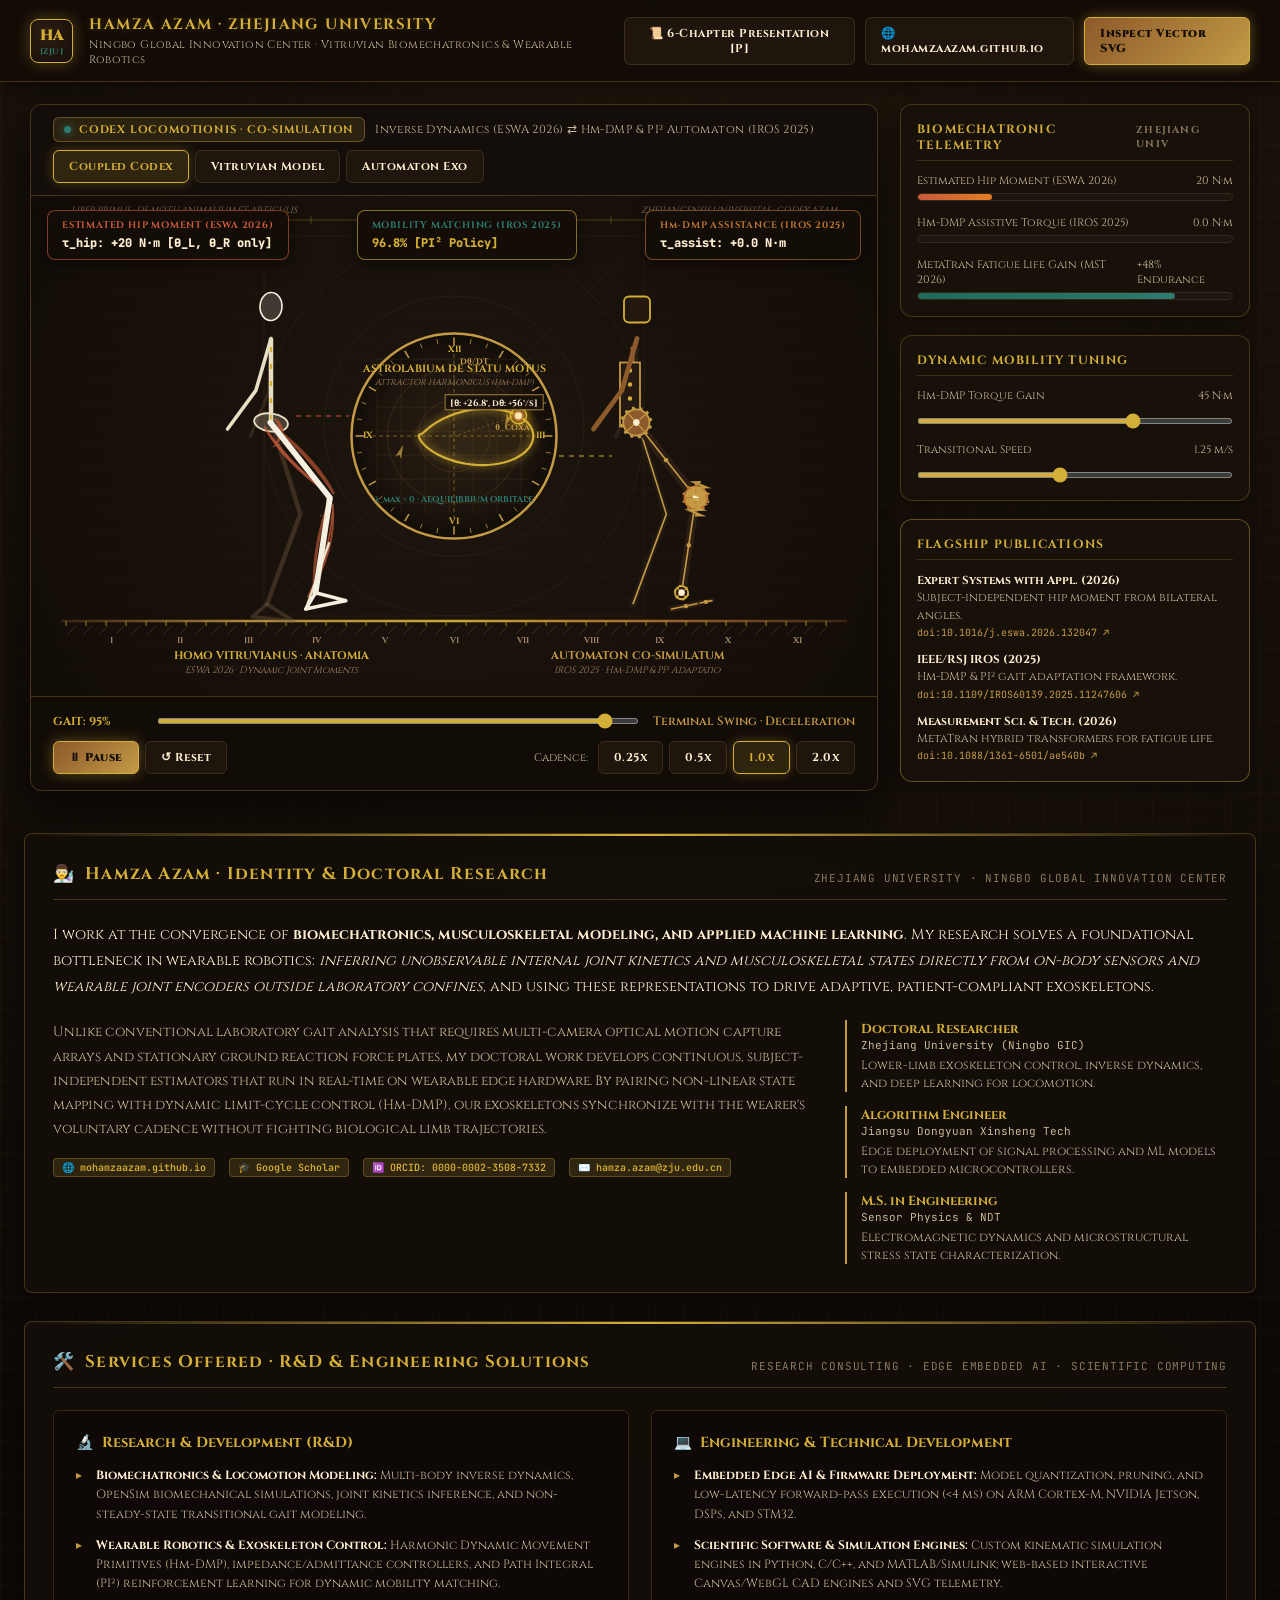
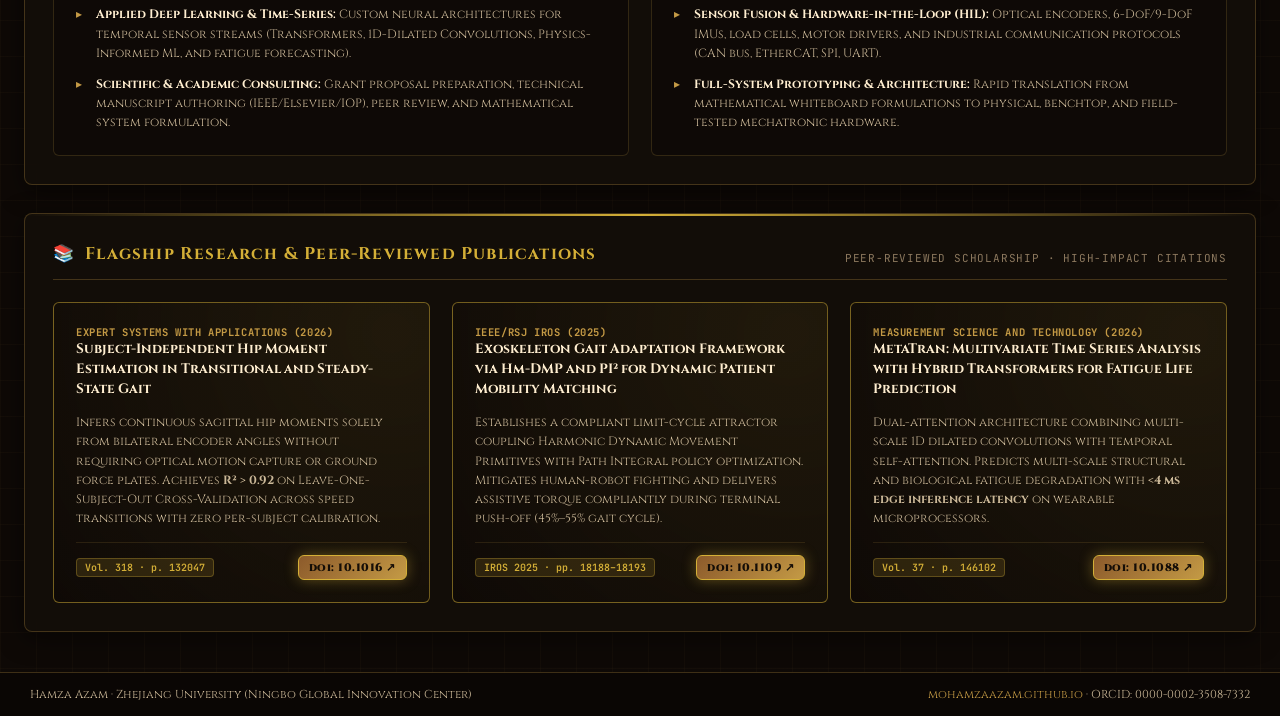
==== commit 34abb9c0: "Refactor portfolio and services sections: Update SVG slides, enhance HTML structure, and improve CSS" ====
--- a/index.html
+++ b/index.html
@@ -173,6 +173,161 @@
     </div>
   </main>
 
+  <!-- ================= Comprehensive Portfolio & Services Dossier ================= -->
+  <div class="portfolio-container">
+    
+    <!-- 1. Biography & Identity -->
+    <section class="portfolio-card" id="about">
+      <div class="section-header">
+        <h2><span>👨‍🔬</span> Hamza Azam · Identity &amp; Doctoral Research</h2>
+        <span class="section-tag">ZHEJIANG UNIVERSITY · NINGBO GLOBAL INNOVATION CENTER</span>
+      </div>
+      <div class="bio-lead">
+        I work at the convergence of <strong>biomechatronics, musculoskeletal modeling, and applied machine learning</strong>. My research solves a foundational bottleneck in wearable robotics: <em>inferring unobservable internal joint kinetics and musculoskeletal states directly from on-body sensors and wearable joint encoders outside laboratory confines</em>, and using these representations to drive adaptive, patient-compliant exoskeletons.
+      </div>
+      <div class="bio-grid">
+        <div>
+          <p style="font-size: 13.5px; line-height: 1.8; color: var(--parchment-muted); margin-bottom: 16px;">
+            Unlike conventional laboratory gait analysis that requires multi-camera optical motion capture arrays and stationary ground reaction force plates, my doctoral work develops continuous, subject-independent estimators that run in real-time on wearable edge hardware. By pairing non-linear state mapping with dynamic limit-cycle control (Hm-DMP), our exoskeletons synchronize with the wearer's voluntary cadence without fighting biological limb trajectories.
+          </p>
+          <div class="contact-bar">
+            <a href="https://mohamzaazam.github.io" target="_blank" class="badge-tag" style="text-decoration: none;">🌐 mohamzaazam.github.io</a>
+            <a href="https://scholar.google.com/citations?user=laEDQTkAAAAJ&hl=en" target="_blank" class="badge-tag" style="text-decoration: none;">🎓 Google Scholar</a>
+            <a href="https://orcid.org/0000-0002-3508-7332" target="_blank" class="badge-tag" style="text-decoration: none;">🆔 ORCID: 0000-0002-3508-7332</a>
+            <a href="mailto:hamza.azam@zju.edu.cn" class="badge-tag" style="text-decoration: none;">✉️ hamza.azam@zju.edu.cn</a>
+          </div>
+        </div>
+        <div>
+          <ul class="trajectory-list">
+            <li class="trajectory-item">
+              <div class="trajectory-role">Doctoral Researcher</div>
+              <div class="trajectory-org">Zhejiang University (Ningbo GIC)</div>
+              <div class="trajectory-desc">Lower-limb exoskeleton control, inverse dynamics, and deep learning for locomotion.</div>
+            </li>
+            <li class="trajectory-item">
+              <div class="trajectory-role">Algorithm Engineer</div>
+              <div class="trajectory-org">Jiangsu Dongyuan Xinsheng Tech</div>
+              <div class="trajectory-desc">Edge deployment of signal processing and ML models to embedded microcontrollers.</div>
+            </li>
+            <li class="trajectory-item">
+              <div class="trajectory-role">M.S. in Engineering</div>
+              <div class="trajectory-org">Sensor Physics &amp; NDT</div>
+              <div class="trajectory-desc">Electromagnetic dynamics and microstructural stress state characterization.</div>
+            </li>
+          </ul>
+        </div>
+      </div>
+    </section>
+
+    <!-- 2. Services Offered: Research & Development + Other Development -->
+    <section class="portfolio-card" id="services">
+      <div class="section-header">
+        <h2><span>🛠️</span> Services Offered · R&amp;D &amp; Engineering Solutions</h2>
+        <span class="section-tag">RESEARCH CONSULTING · EDGE EMBEDDED AI · SCIENTIFIC COMPUTING</span>
+      </div>
+      <div class="services-grid">
+        <!-- R&D Column -->
+        <div class="service-box">
+          <h3><span>🔬</span> Research &amp; Development (R&amp;D)</h3>
+          <ul class="service-list">
+            <li>
+              <strong>Biomechatronics &amp; Locomotion Modeling:</strong> Multi-body inverse dynamics, OpenSim biomechanical simulations, joint kinetics inference, and non-steady-state transitional gait modeling.
+            </li>
+            <li>
+              <strong>Wearable Robotics &amp; Exoskeleton Control:</strong> Harmonic Dynamic Movement Primitives (Hm-DMP), impedance/admittance controllers, and Path Integral (PI²) reinforcement learning for dynamic mobility matching.
+            </li>
+            <li>
+              <strong>Applied Deep Learning &amp; Time-Series:</strong> Custom neural architectures for temporal sensor streams (Transformers, 1D-Dilated Convolutions, Physics-Informed ML, and fatigue forecasting).
+            </li>
+            <li>
+              <strong>Scientific &amp; Academic Consulting:</strong> Grant proposal preparation, technical manuscript authoring (IEEE/Elsevier/IOP), peer review, and mathematical system formulation.
+            </li>
+          </ul>
+        </div>
+
+        <!-- Other Development Column -->
+        <div class="service-box">
+          <h3><span>💻</span> Engineering &amp; Technical Development</h3>
+          <ul class="service-list">
+            <li>
+              <strong>Embedded Edge AI &amp; Firmware Deployment:</strong> Model quantization, pruning, and low-latency forward-pass execution (&lt;4 ms) on ARM Cortex-M, NVIDIA Jetson, DSPs, and STM32.
+            </li>
+            <li>
+              <strong>Scientific Software &amp; Simulation Engines:</strong> Custom kinematic simulation engines in Python, C/C++, and MATLAB/Simulink; web-based interactive Canvas/WebGL CAD engines and SVG telemetry.
+            </li>
+            <li>
+              <strong>Sensor Fusion &amp; Hardware-in-the-Loop (HIL):</strong> Optical encoders, 6-DoF/9-DoF IMUs, load cells, motor drivers, and industrial communication protocols (CAN bus, EtherCAT, SPI, UART).
+            </li>
+            <li>
+              <strong>Full-System Prototyping &amp; Architecture:</strong> Rapid translation from mathematical whiteboard formulations to physical, benchtop, and field-tested mechatronic hardware.
+            </li>
+          </ul>
+        </div>
+      </div>
+    </section>
+
+    <!-- 3. Research Highlights & Flagship Publications -->
+    <section class="portfolio-card" id="publications">
+      <div class="section-header">
+        <h2><span>📚</span> Flagship Research &amp; Peer-Reviewed Publications</h2>
+        <span class="section-tag">PEER-REVIEWED SCHOLARSHIP · HIGH-IMPACT CITATIONS</span>
+      </div>
+      <div class="publications-grid">
+        <!-- Paper 1: ESWA 2026 -->
+        <div class="pub-card highlight">
+          <div>
+            <div class="pub-venue">Expert Systems with Applications (2026)</div>
+            <div class="pub-title">Subject-Independent Hip Moment Estimation in Transitional and Steady-State Gait</div>
+          </div>
+          <div class="pub-desc">
+            Infers continuous sagittal hip moments solely from bilateral encoder angles without requiring optical motion capture or ground force plates. Achieves <strong>R² &gt; 0.92</strong> on Leave-One-Subject-Out Cross-Validation across speed transitions with zero per-subject calibration.
+          </div>
+          <div class="pub-footer">
+            <span class="badge-tag">Vol. 318 · p. 132047</span>
+            <a href="https://doi.org/10.1016/j.eswa.2026.132047" target="_blank" class="btn primary" style="padding: 4px 10px; font-size: 11px; text-decoration: none;">
+              doi: 10.1016 ↗
+            </a>
+          </div>
+        </div>
+
+        <!-- Paper 2: IROS 2025 -->
+        <div class="pub-card highlight">
+          <div>
+            <div class="pub-venue">IEEE/RSJ IROS (2025)</div>
+            <div class="pub-title">Exoskeleton Gait Adaptation Framework via Hm-DMP and PI² for Dynamic Patient Mobility Matching</div>
+          </div>
+          <div class="pub-desc">
+            Establishes a compliant limit-cycle attractor coupling Harmonic Dynamic Movement Primitives with Path Integral policy optimization. Mitigates human-robot fighting and delivers assistive torque compliantly during terminal push-off (45%–55% gait cycle).
+          </div>
+          <div class="pub-footer">
+            <span class="badge-tag">IROS 2025 · pp. 18188–18193</span>
+            <a href="https://doi.org/10.1109/IROS60139.2025.11247606" target="_blank" class="btn primary" style="padding: 4px 10px; font-size: 11px; text-decoration: none;">
+              doi: 10.1109 ↗
+            </a>
+          </div>
+        </div>
+
+        <!-- Paper 3: MST 2026 -->
+        <div class="pub-card highlight">
+          <div>
+            <div class="pub-venue">Measurement Science and Technology (2026)</div>
+            <div class="pub-title">MetaTran: Multivariate Time Series Analysis with Hybrid Transformers for Fatigue Life Prediction</div>
+          </div>
+          <div class="pub-desc">
+            Dual-attention architecture combining multi-scale 1D dilated convolutions with temporal self-attention. Predicts multi-scale structural and biological fatigue degradation with <strong>&lt;4 ms edge inference latency</strong> on wearable microprocessors.
+          </div>
+          <div class="pub-footer">
+            <span class="badge-tag">Vol. 37 · p. 146102</span>
+            <a href="https://doi.org/10.1088/1361-6501/ae540b" target="_blank" class="btn primary" style="padding: 4px 10px; font-size: 11px; text-decoration: none;">
+              doi: 10.1088 ↗
+            </a>
+          </div>
+        </div>
+      </div>
+    </section>
+
+  </div>
+
   <!-- 6-Chapter Presentation Slide Deck Modal -->
   <div class="slide-modal" id="slide-modal">
     <div class="slide-content">
--- a/src/css/kinematic-art.css
+++ b/src/css/kinematic-art.css
@@ -489,3 +489,239 @@
   flex-wrap: wrap;
   gap: 10px;
 }
+
+/* ================= Profile, Services & Research Portfolio Sections ================= */
+.portfolio-container {
+  max-width: 1400px;
+  width: 100%;
+  margin: 0 auto;
+  padding: 20px 24px 40px;
+  display: flex;
+  flex-direction: column;
+  gap: 28px;
+}
+
+.portfolio-card {
+  background: rgba(20, 14, 9, 0.94);
+  backdrop-filter: blur(12px);
+  border: 1px solid var(--border-color);
+  border-radius: 8px;
+  padding: 28px;
+  box-shadow: 0 6px 24px rgba(0, 0, 0, 0.5);
+  position: relative;
+  overflow: hidden;
+}
+
+.portfolio-card::before {
+  content: "";
+  position: absolute;
+  top: 0;
+  left: 0;
+  width: 100%;
+  height: 2px;
+  background: linear-gradient(90deg, transparent, var(--gold-primary), transparent);
+}
+
+.section-header {
+  display: flex;
+  justify-content: space-between;
+  align-items: flex-end;
+  border-bottom: 1px solid var(--border-color);
+  padding-bottom: 14px;
+  margin-bottom: 22px;
+  flex-wrap: wrap;
+  gap: 12px;
+}
+
+.section-header h2 {
+  font-size: 17px;
+  color: var(--gold-primary);
+  letter-spacing: 1.2px;
+  font-weight: 700;
+  display: flex;
+  align-items: center;
+  gap: 10px;
+}
+
+.section-header .section-tag {
+  font-family: var(--font-mono);
+  font-size: 11px;
+  color: var(--parchment-dim);
+  letter-spacing: 0.8px;
+}
+
+.bio-lead {
+  font-size: 14.5px;
+  line-height: 1.8;
+  color: var(--parchment-light);
+  margin-bottom: 20px;
+}
+
+.bio-grid {
+  display: grid;
+  grid-template-columns: 2fr 1fr;
+  gap: 28px;
+}
+
+@media (max-width: 992px) {
+  .bio-grid {
+    grid-template-columns: 1fr;
+  }
+}
+
+.trajectory-list {
+  list-style: none;
+  display: flex;
+  flex-direction: column;
+  gap: 14px;
+}
+
+.trajectory-item {
+  border-left: 2px solid var(--gold-accent);
+  padding-left: 14px;
+}
+
+.trajectory-role {
+  font-size: 13px;
+  font-weight: 700;
+  color: var(--gold-primary);
+}
+
+.trajectory-org {
+  font-family: var(--font-mono);
+  font-size: 11px;
+  color: var(--parchment-muted);
+  margin-bottom: 4px;
+}
+
+.trajectory-desc {
+  font-size: 12px;
+  line-height: 1.5;
+  color: var(--parchment-muted);
+}
+
+.services-grid {
+  display: grid;
+  grid-template-columns: repeat(auto-fit, minmax(360px, 1fr));
+  gap: 22px;
+}
+
+.service-box {
+  background: rgba(14, 9, 6, 0.7);
+  border: 1px solid rgba(196, 154, 69, 0.2);
+  border-radius: 6px;
+  padding: 22px;
+  transition: transform 0.2s ease, border-color 0.2s ease;
+}
+
+.service-box:hover {
+  border-color: var(--gold-accent);
+  transform: translateY(-2px);
+}
+
+.service-box h3 {
+  font-size: 14.5px;
+  color: var(--gold-primary);
+  margin-bottom: 14px;
+  display: flex;
+  align-items: center;
+  gap: 8px;
+}
+
+.service-list {
+  list-style: none;
+  display: flex;
+  flex-direction: column;
+  gap: 12px;
+}
+
+.service-list li {
+  position: relative;
+  padding-left: 20px;
+  font-size: 12px;
+  line-height: 1.6;
+  color: var(--parchment-muted);
+}
+
+.service-list li::before {
+  content: "▸";
+  position: absolute;
+  left: 0;
+  color: var(--gold-accent);
+}
+
+.service-list strong {
+  color: var(--parchment-light);
+}
+
+.publications-grid {
+  display: grid;
+  grid-template-columns: repeat(auto-fit, minmax(340px, 1fr));
+  gap: 22px;
+}
+
+.pub-card {
+  background: rgba(14, 9, 6, 0.7);
+  border: 1px solid rgba(196, 154, 69, 0.25);
+  border-radius: 6px;
+  padding: 22px;
+  display: flex;
+  flex-direction: column;
+  justify-content: space-between;
+  gap: 14px;
+}
+
+.pub-card.highlight {
+  border-color: rgba(212, 175, 55, 0.5);
+  background: radial-gradient(circle at 90% 10%, rgba(212, 175, 55, 0.08), rgba(14, 9, 6, 0.8));
+}
+
+.pub-venue {
+  font-family: var(--font-mono);
+  font-size: 10.5px;
+  font-weight: 700;
+  color: var(--gold-accent);
+  letter-spacing: 0.6px;
+  text-transform: uppercase;
+}
+
+.pub-title {
+  font-size: 13.5px;
+  color: var(--parchment-light);
+  line-height: 1.5;
+  font-weight: 700;
+}
+
+.pub-desc {
+  font-size: 12px;
+  line-height: 1.6;
+  color: var(--parchment-muted);
+  flex-grow: 1;
+}
+
+.pub-footer {
+  display: flex;
+  justify-content: space-between;
+  align-items: center;
+  padding-top: 12px;
+  border-top: 1px solid rgba(196, 154, 69, 0.15);
+}
+
+.badge-tag {
+  display: inline-block;
+  padding: 2px 8px;
+  border-radius: 4px;
+  font-family: var(--font-mono);
+  font-size: 10px;
+  font-weight: 600;
+  background: rgba(212, 175, 55, 0.15);
+  color: var(--gold-primary);
+  border: 1px solid rgba(212, 175, 55, 0.3);
+}
+
+.contact-bar {
+  display: flex;
+  flex-wrap: wrap;
+  gap: 14px;
+  align-items: center;
+}
